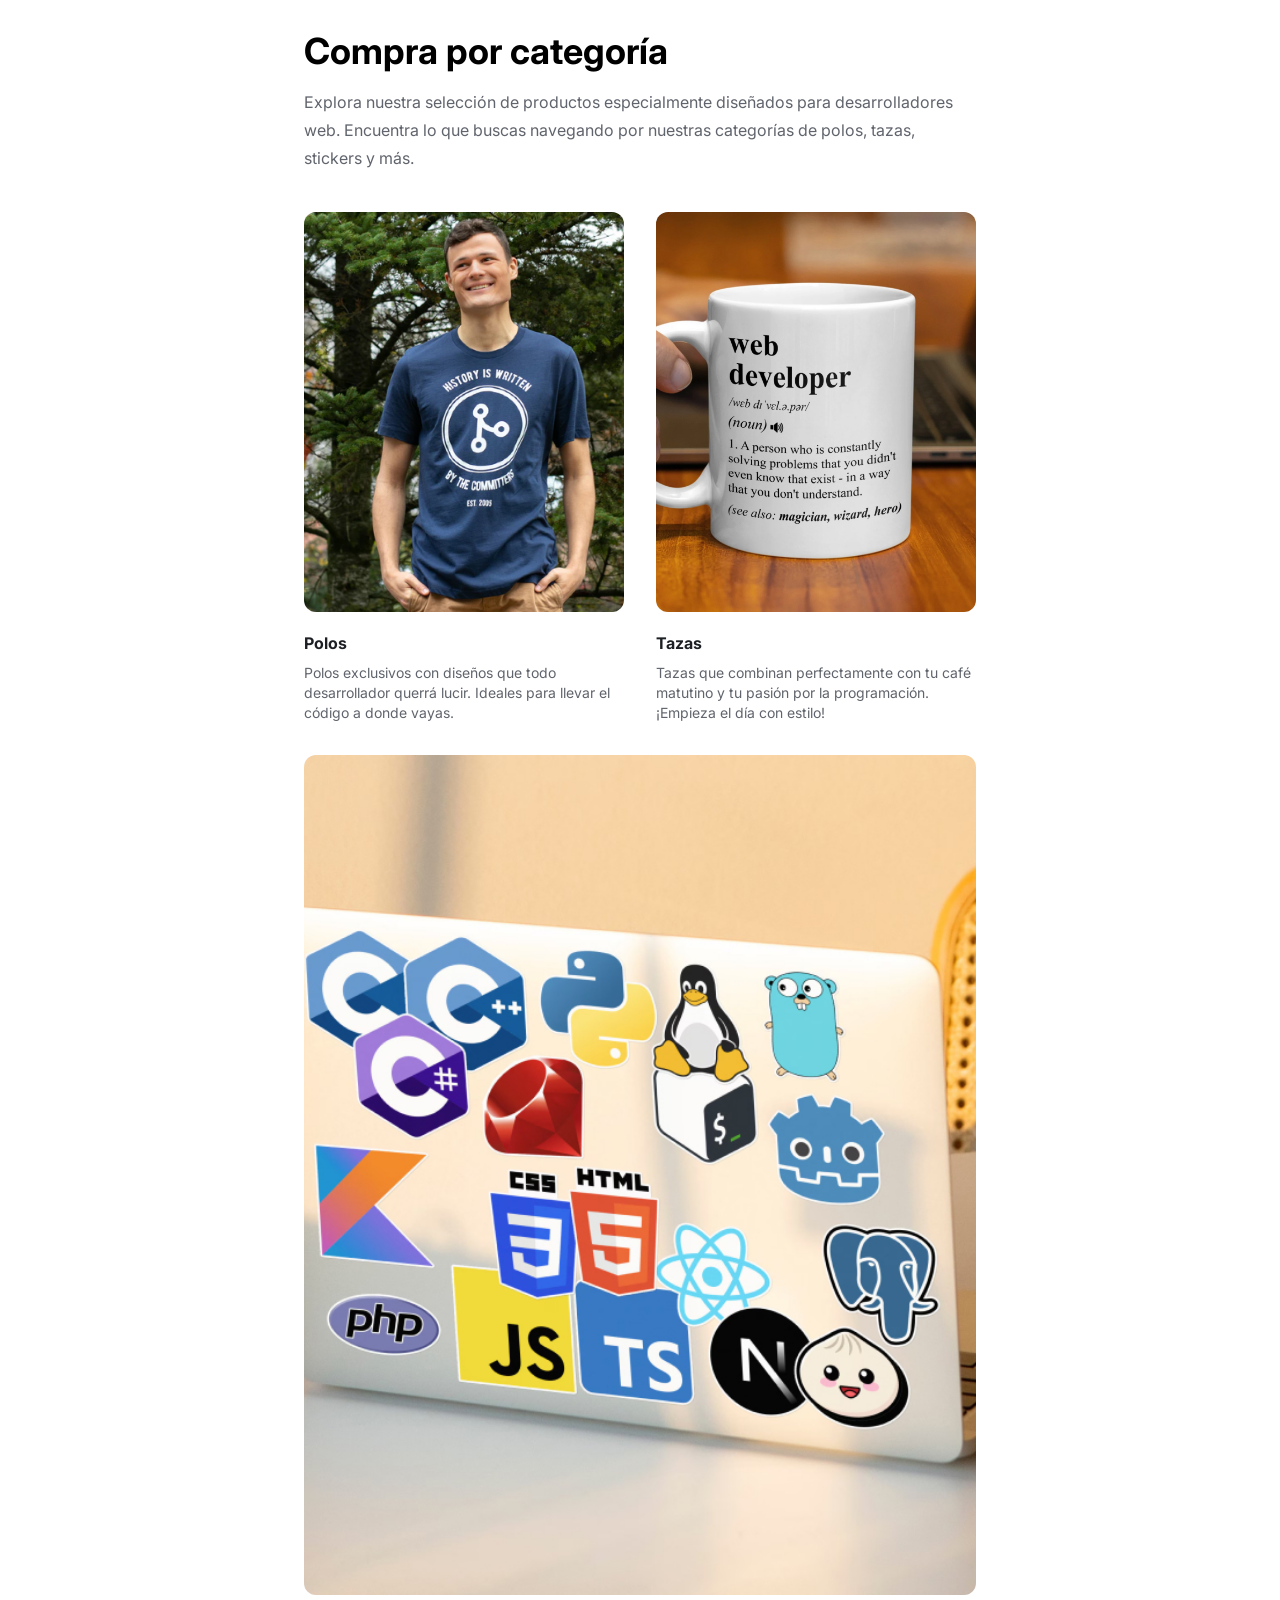
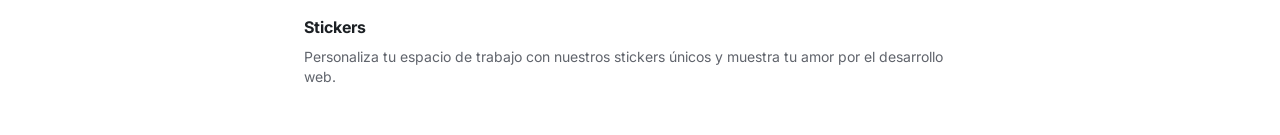
==== index.html @ a9106fa3 "Update and rename categories-section.html to index.html" ====
<!DOCTYPE html>
<html lang="en">
<head>
    <meta charset="UTF-8">
    <meta name="viewport" content="width=device-width, initial-scale=1.0">
    <title>Fullstock</title>
    <link rel="stylesheet" href="./assets/css/index.css">
</head>
<body>
    <main>
        <section class="section">
            <h2 class="section__title">Compra por categoría</h2>
            <p class= "description">
                Explora nuestra selección de productos especialmente diseñados para desarrolladores web. Encuentra lo que buscas navegando por nuestras categorías de polos, tazas, stickers y más.
            </p>
            <div class="categories-container">
                <article class="category">
                    <div class="category__image-container">
                        <img width="100%" class="category__image" src="./assets/images/Rectangle 1.jpg" alt="Hombre alto usando polo con el logo de git, que dice 'History is written by the commiters'">
                    </div>
                    <h3 class="category__title">Polos</h3>
                    <p class="category__description">Polos exclusivos con diseños que todo desarrollador querrá lucir. Ideales para llevar el código a donde vayas.</p>
                </article>
                <article class="category">
                    <div class="category__image-container">
                        <img width="100%" class="category__image" src="./assets/images/Rectangle 2.jpg" alt="Taza con la definición oficial de diccionario de web developer">
                    </div>
                    <h3 class="category__title">Tazas</h3>
                    <p class="category__description">Tazas que combinan perfectamente con tu café matutino y tu pasión por la programación. ¡Empieza el día con estilo!</p>
                </article>
                <article class="category">
                    <div class="category__image-container">
                        <img width="100%" class="category__image" src="./assets/images/Rectangle 3.jpg" alt="Laptop llena de stickers de lenguajes de programación, frameworks y tecnologías variadas.">
                    </div>
                    <h3 class="category__title">Stickers</h3>
                    <p class="category__description">Personaliza tu espacio de trabajo con nuestros stickers únicos y muestra tu amor por el desarrollo web.</p>
                </article>
            </div>
        </section>
    </main>
</body>
</html>
---- assets/css/index.css ----
@import "./normalize.css";
@import "./base.css";
@import "./categories.css";
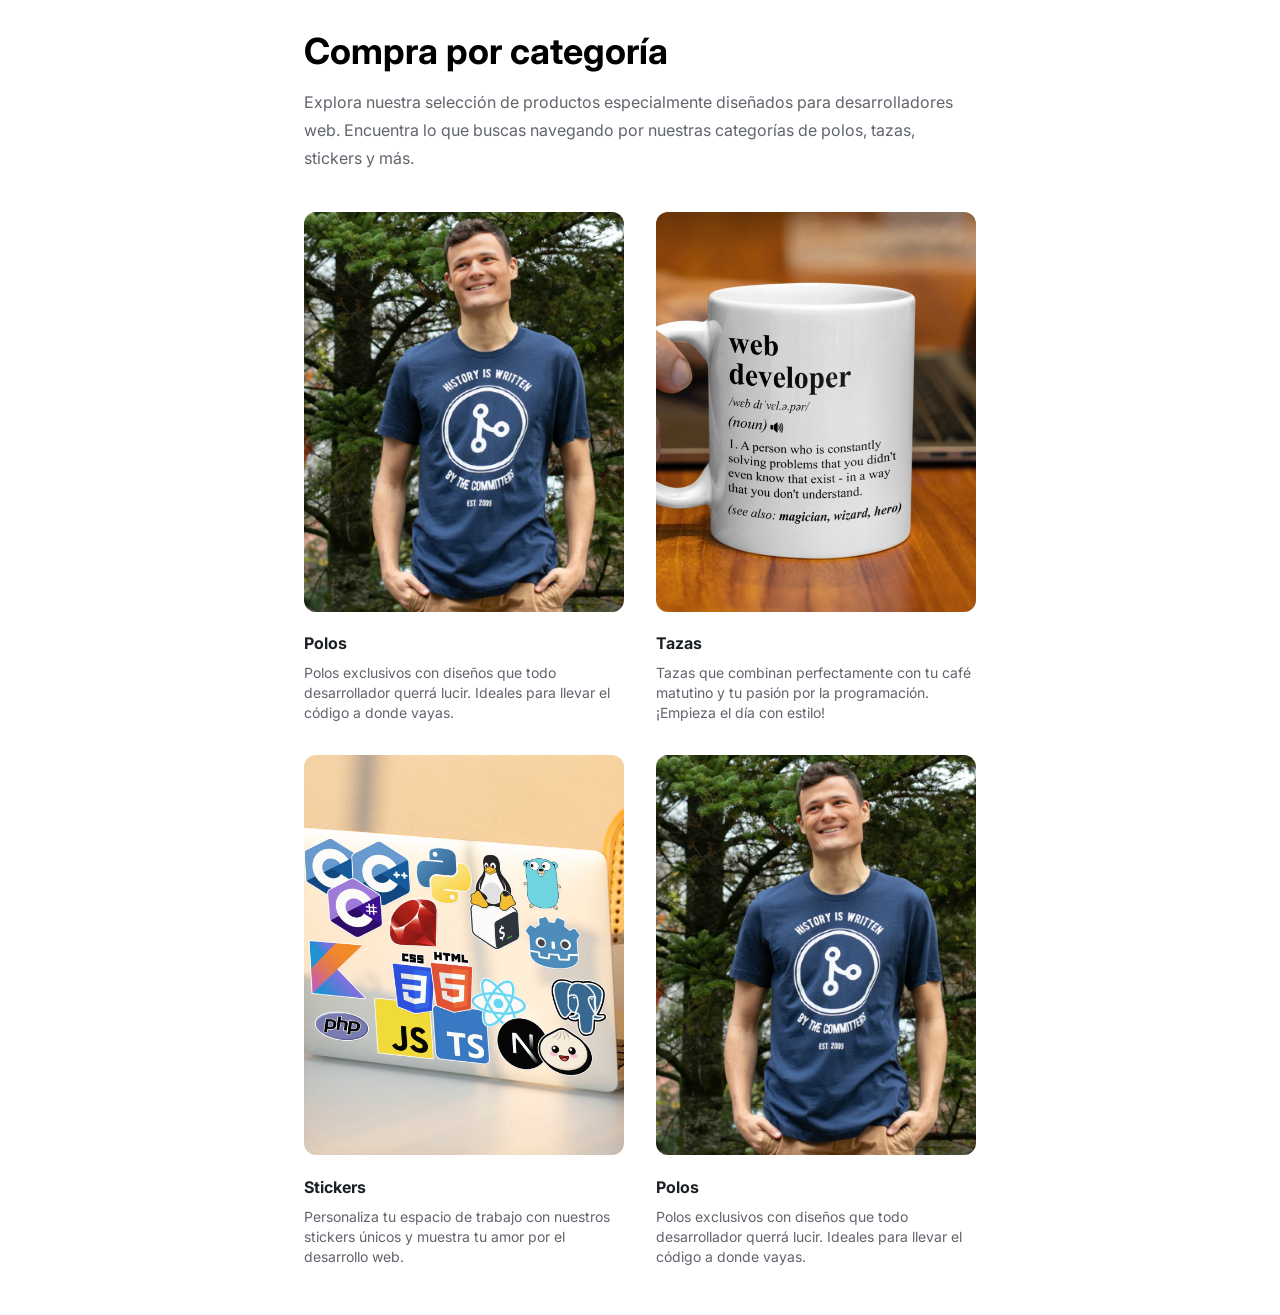
==== commit 6d3a123c: "Update index.html" ====
--- a/index.html
+++ b/index.html
@@ -35,6 +35,13 @@
                     <h3 class="category__title">Stickers</h3>
                     <p class="category__description">Personaliza tu espacio de trabajo con nuestros stickers únicos y muestra tu amor por el desarrollo web.</p>
                 </article>
+                 <article class="category">
+                    <div class="category__image-container">
+                        <img width="100%" class="category__image" src="./assets/images/Rectangle 1.jpg" alt="Hombre alto usando polo con el logo de git, que dice 'History is written by the commiters'">
+                    </div>
+                    <h3 class="category__title">Polos</h3>
+                    <p class="category__description">Polos exclusivos con diseños que todo desarrollador querrá lucir. Ideales para llevar el código a donde vayas.</p>
+                </article>
             </div>
         </section>
     </main>
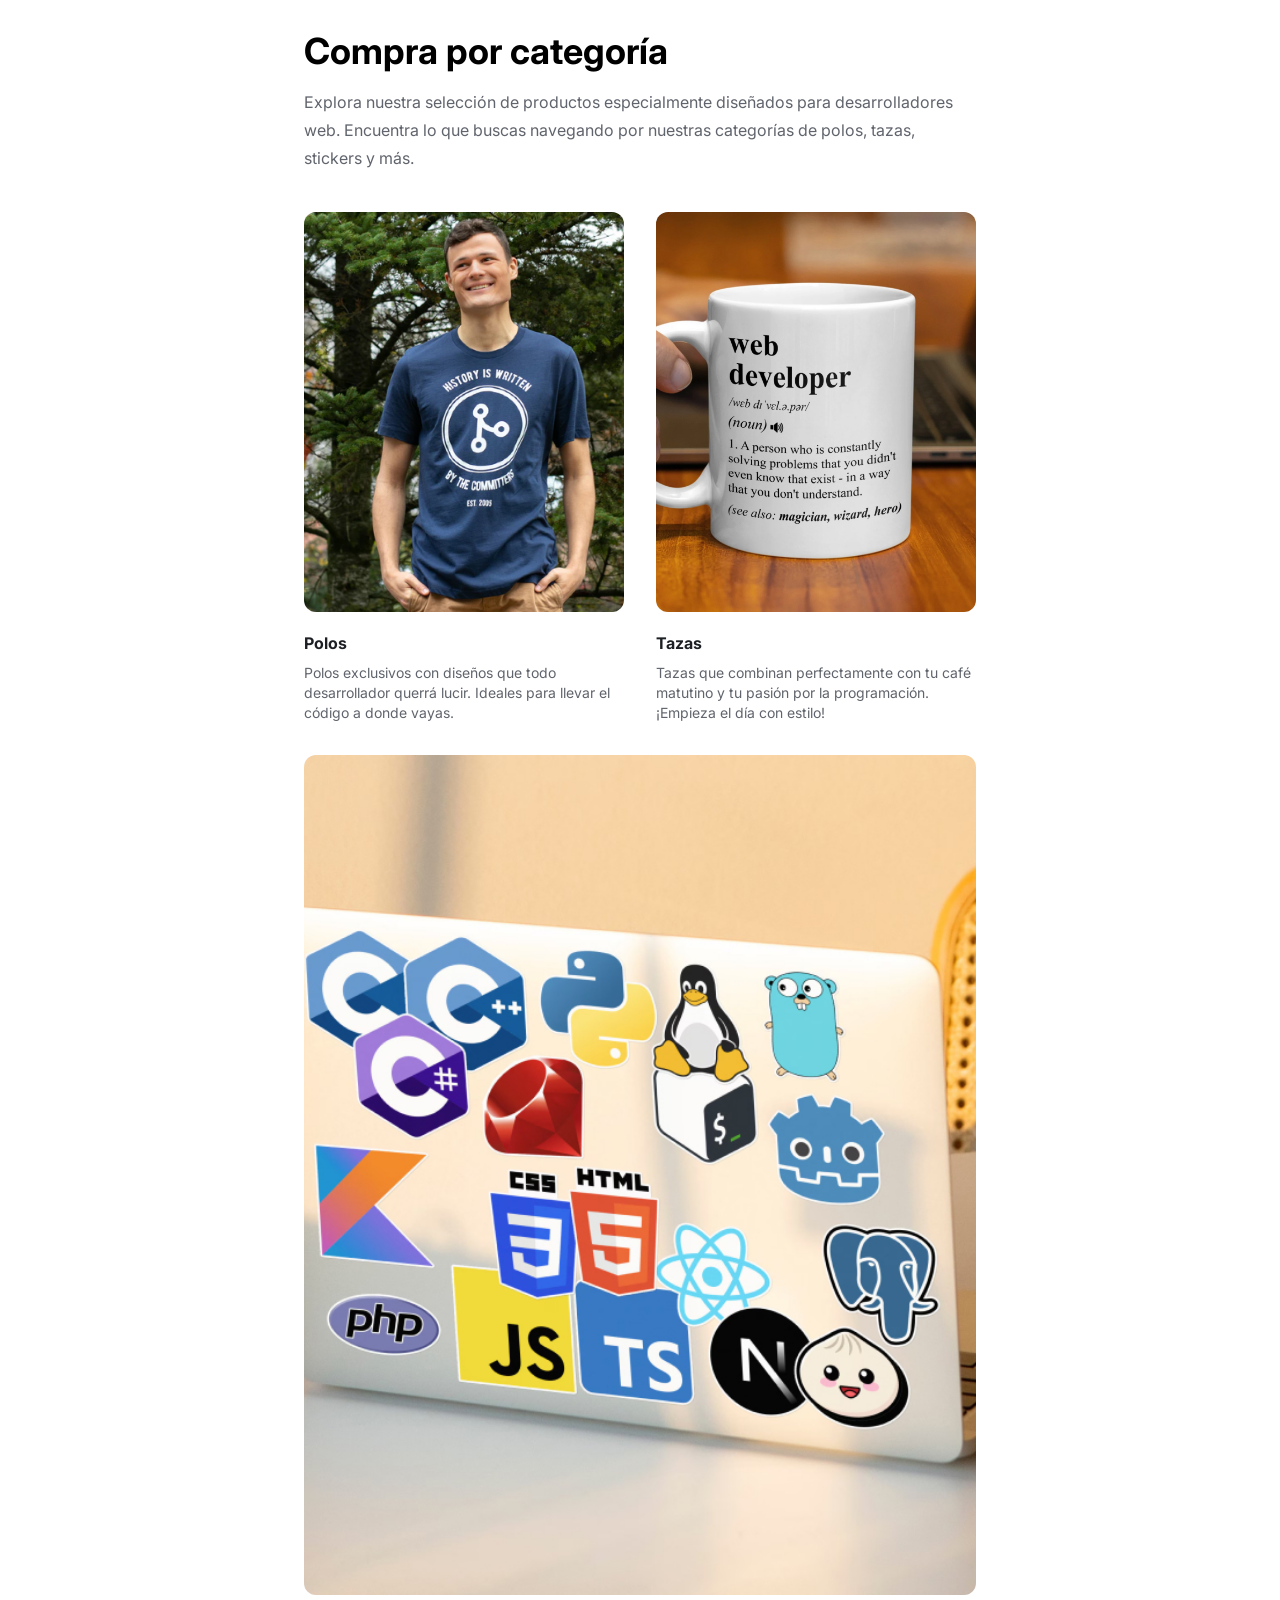
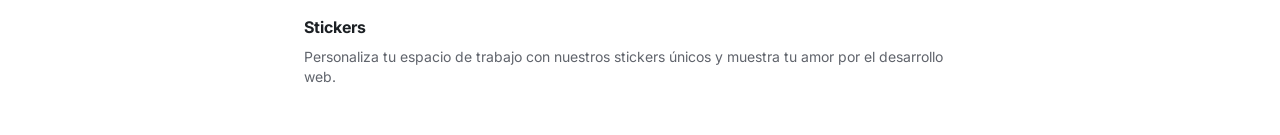
==== commit 954ebceb: "Update index.html" ====
--- a/index.html
+++ b/index.html
@@ -35,13 +35,6 @@
                     <h3 class="category__title">Stickers</h3>
                     <p class="category__description">Personaliza tu espacio de trabajo con nuestros stickers únicos y muestra tu amor por el desarrollo web.</p>
                 </article>
-                 <article class="category">
-                    <div class="category__image-container">
-                        <img width="100%" class="category__image" src="./assets/images/Rectangle 1.jpg" alt="Hombre alto usando polo con el logo de git, que dice 'History is written by the commiters'">
-                    </div>
-                    <h3 class="category__title">Polos</h3>
-                    <p class="category__description">Polos exclusivos con diseños que todo desarrollador querrá lucir. Ideales para llevar el código a donde vayas.</p>
-                </article>
             </div>
         </section>
     </main>
